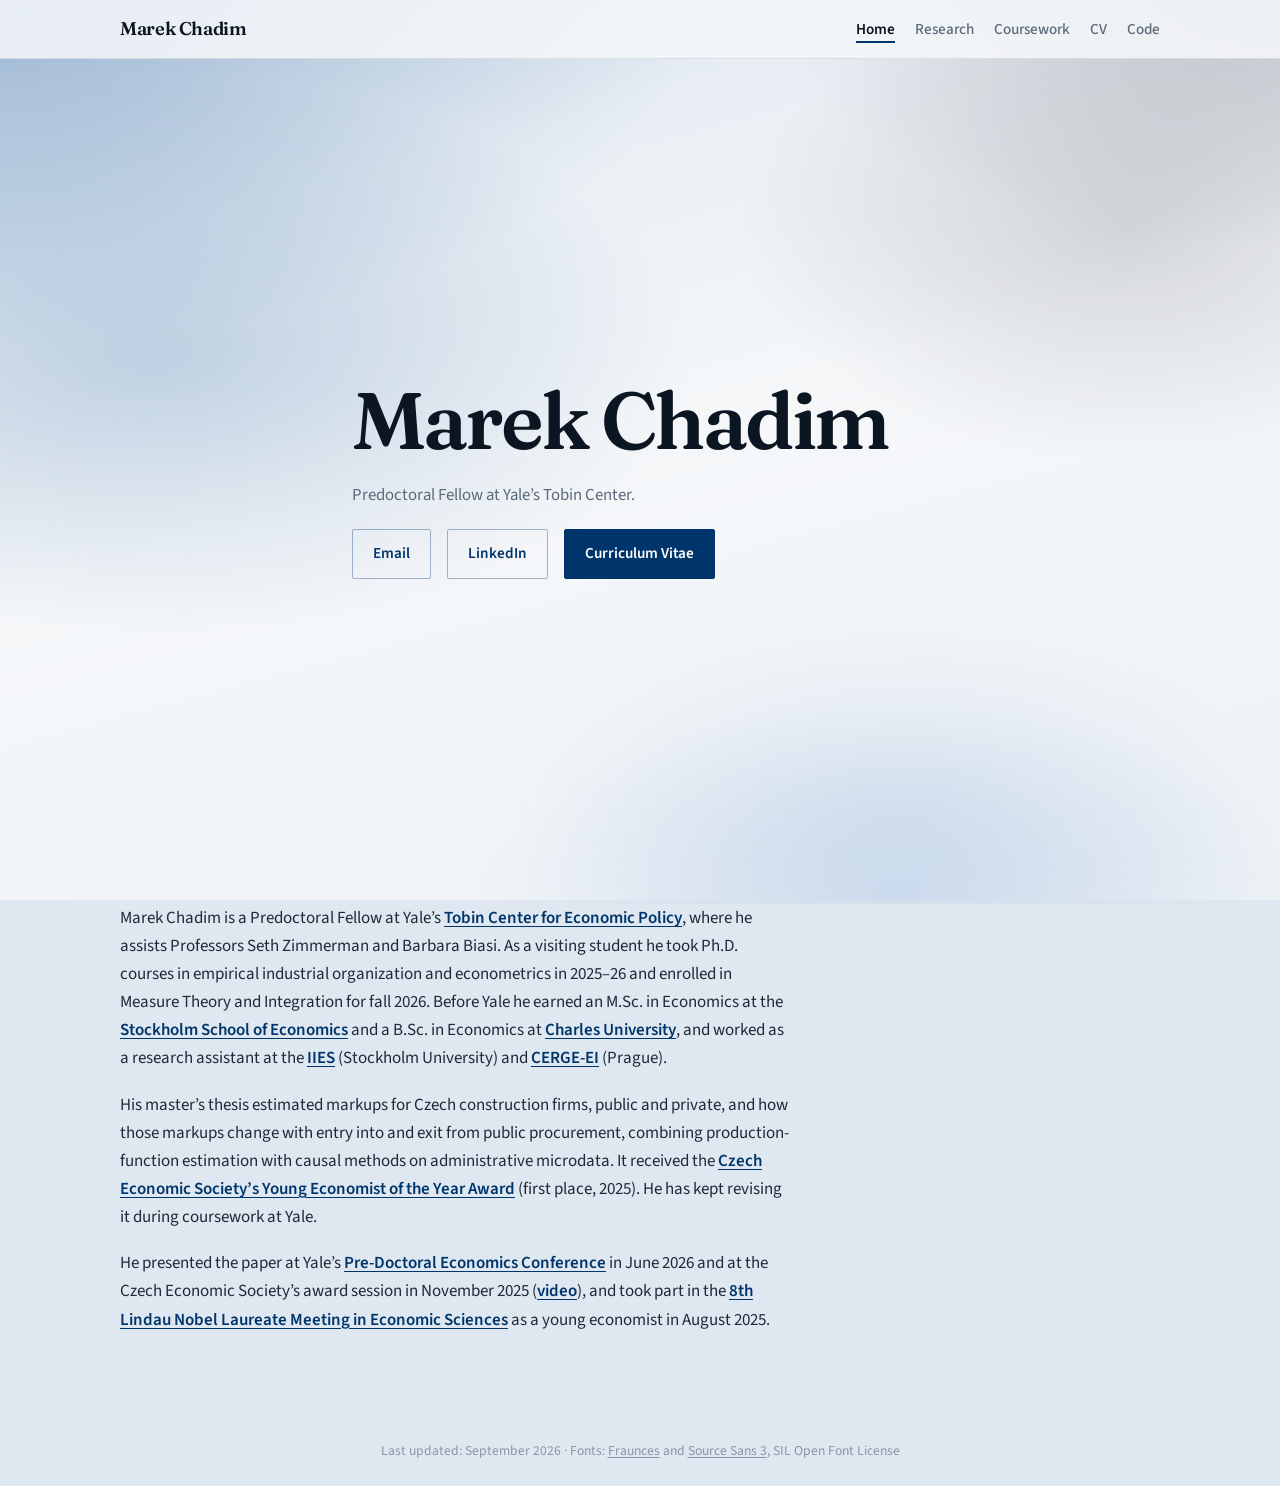
==== index.html @ 3e0b7a8e "home: course sentence in past and fall-2026 form (Marek, 29 Sep) Co-Authored-By: Claude Opus 5.5 <no" ====
<!DOCTYPE html>
<html lang="en">
<head>
	<meta charset="utf-8">
	<meta name="viewport" content="width=device-width, initial-scale=1.0">
	<meta name="description" content="Marek Chadim, Predoctoral Fellow at Yale's Tobin Center. Ph.D. applications companion site: research, coursework and CV.">
	<meta name="keywords" content="Marek Chadim, economics, industrial organization, econometrics, economic models, measurement, market power, Yale, Tobin Center, PhD applications">
	<meta name="author" content="Marek Chadim">
	<meta property="og:title" content="Marek Chadim">
	<meta property="og:description" content="Marek Chadim, Predoctoral Fellow at Yale's Tobin Center. Ph.D. applications companion site: research, coursework and CV.">
	<meta property="og:type" content="website">
	<meta property="og:url" content="https://marek-chadim.github.io/">
	<link rel="icon" type="image/png" href="favicon.png">
	<link rel="canonical" href="https://marek-chadim.github.io/">
	<link rel="stylesheet" type="text/css" href="site.css" media="screen,projection">
	<title>Marek Chadim</title>
</head>
<body>
<div class="site">
	<header class="site-header">
		<div class="site-header-inner">
			<a class="wordmark" href="index.html">Marek Chadim</a>
			<ul class="nav">
				<li><a class="active" href="index.html">Home</a></li>
				<li><a href="research.html">Research</a></li>
				<li><a href="coursework.html">Coursework</a></li>
				<li><a href="cv.pdf">CV</a></li>
				<li><a href="https://github.com/marek-chadim">Code</a></li>
			</ul>
		</div>
	</header>

	<main>
		<section class="hero hero--text" aria-label="Introduction">
			<div class="hero-copy">
				<h1 class="hero-brand">Marek Chadim</h1>
				<p class="hero-lede">Predoctoral Fellow at Yale&rsquo;s Tobin Center.</p>
				<div class="cta-row">
					<a class="btn btn-ghost" href="mailto:marek.chadim@yale.edu">Email</a>
					<a class="btn btn-ghost" href="https://www.linkedin.com/in/marek-chadim/">LinkedIn</a>
					<a class="btn btn-primary" href="cv.pdf">Curriculum Vitae</a>
				</div>
			</div>
		</section>

		<div class="page">
			<article class="content prose">
				<p>Marek Chadim is a Predoctoral Fellow at Yale&rsquo;s <a href="https://tobin.yale.edu/people/marek-chadim">Tobin Center for Economic Policy</a>, where he assists Professors Seth Zimmerman and Barbara Biasi. As a visiting student he took Ph.D. courses in empirical industrial organization and econometrics in 2025&ndash;26 and enrolled in Measure Theory and Integration for fall 2026. Before Yale he earned an M.Sc. in Economics at the <a href="https://www.hhs.se/">Stockholm School of Economics</a> and a B.Sc. in Economics at <a href="https://ies.fsv.cuni.cz/">Charles University</a>, and worked as a research assistant at the <a href="https://www.iies.su.se/">IIES</a> (Stockholm University) and <a href="https://www.cerge-ei.cz/">CERGE-EI</a> (Prague).</p>

				<p>His master&rsquo;s thesis estimated markups for Czech construction firms, public and private, and how those markups change with entry into and exit from public procurement, combining production-function estimation with causal methods on administrative microdata. It received the <a href="https://www.cse.cz/news/ceska-spolecnost-ekonomicka-udelila-cenu-mlady-ekonom-roku-2025">Czech Economic Society&rsquo;s Young Economist of the Year Award</a> (first place, 2025). He has kept revising it during coursework at Yale.</p>

				<p>He presented the paper at Yale&rsquo;s <a href="https://tobin.yale.edu/events/2026/2026-pre-doctoral-economics-conference">Pre-Doctoral Economics Conference</a> in June 2026 and at the Czech Economic Society&rsquo;s award session in November 2025 (<a href="https://www.youtube.com/watch?v=u0sUwCbN1N8">video</a>), and took part in the <a href="https://mediatheque.lindau-nobel.org/meetings/2025-econ">8th Lindau Nobel Laureate Meeting in Economic Sciences</a> as a young economist in August 2025.</p>
			</article>
		</div>
	</main>

	<footer class="footer">
		Last updated: September 2026 · Fonts: <a href="fonts/OFL-Fraunces.txt">Fraunces</a> and <a href="fonts/OFL-SourceSans3.txt">Source Sans 3</a>, SIL Open Font License
	</footer>
</div>
</body>
</html>
---- site.css ----
/*
  Marek Chadim — personal site
  Academic, brand-first layout. Yale blue as accent only.
*/

@font-face {
  font-family: "Fraunces";
  font-style: normal;
  font-weight: 500;
  font-display: swap;
  src: url("fonts/fraunces-500.woff2") format("woff2");
}

@font-face {
  font-family: "Fraunces";
  font-style: normal;
  font-weight: 600;
  font-display: swap;
  src: url("fonts/fraunces-600.woff2") format("woff2");
}

@font-face {
  font-family: "Source Sans 3";
  font-style: normal;
  font-weight: 400;
  font-display: swap;
  src: url("fonts/source-sans-400.woff2") format("woff2");
}

@font-face {
  font-family: "Source Sans 3";
  font-style: normal;
  font-weight: 500;
  font-display: swap;
  src: url("fonts/source-sans-500.woff2") format("woff2");
}

@font-face {
  font-family: "Source Sans 3";
  font-style: normal;
  font-weight: 600;
  font-display: swap;
  src: url("fonts/source-sans-600.woff2") format("woff2");
}

:root {
  --ink: #0c1522;
  --ink-soft: #1a2838;
  --mist: #e8eef4;
  --paper: #f5f7f9;
  --yale: #00356b;
  --yale-mid: #1a5a9c;
  --text: #1e2a36;
  --text-muted: #5a6a7a;
  --text-faint: #8a96a3;
  --line: rgba(12, 21, 34, 0.1);
  --focus: #286dc0;

  --font-display: "Fraunces", "Iowan Old Style", "Palatino Linotype", Palatino, Georgia, serif;
  --font-body: "Source Sans 3", "Helvetica Neue", Helvetica, sans-serif;

  --measure: 40rem;
  --page: 68rem;
  --ease: cubic-bezier(0.22, 1, 0.36, 1);
}

*,
*::before,
*::after {
  box-sizing: border-box;
}

html {
  scroll-behavior: smooth;
}

body {
  margin: 0;
  padding: 0;
  font-family: var(--font-body);
  font-size: 1.0625rem;
  line-height: 1.65;
  color: var(--text);
  background-color: #dfe8f0;
  background-image:
    radial-gradient(ellipse 100% 70% at 0% 0%, rgba(26, 90, 156, 0.28), transparent 55%),
    radial-gradient(ellipse 80% 55% at 100% 0%, rgba(12, 21, 34, 0.18), transparent 50%),
    radial-gradient(ellipse 60% 40% at 70% 100%, rgba(40, 109, 192, 0.12), transparent 55%),
    linear-gradient(165deg, #c9d7e6 0%, var(--mist) 22%, var(--paper) 48%, #eef2f6 100%);
  background-attachment: fixed;
  -webkit-font-smoothing: antialiased;
}

img {
  max-width: 100%;
  height: auto;
  display: block;
}

a {
  color: var(--yale);
  font-weight: 600;
  text-decoration-thickness: 1px;
  text-underline-offset: 0.15em;
  transition: color 0.2s var(--ease);
}

a:hover {
  color: var(--yale-mid);
}

a:focus-visible {
  outline: 2px solid var(--focus);
  outline-offset: 3px;
}

/* —— Layout shell —— */
.site {
  min-height: 100vh;
  display: flex;
  flex-direction: column;
}

.site-header {
  position: sticky;
  top: 0;
  z-index: 20;
  backdrop-filter: blur(10px);
  -webkit-backdrop-filter: blur(10px);
  background: rgba(245, 247, 249, 0.85);
  border-bottom: 1px solid var(--line);
}

.site-header-inner {
  max-width: var(--page);
  margin: 0 auto;
  padding: 0.85rem 1.5rem;
  display: flex;
  align-items: center;
  justify-content: space-between;
  gap: 1rem;
}

.wordmark {
  font-family: var(--font-display);
  font-size: 1.15rem;
  font-weight: 600;
  font-variation-settings: "SOFT" 40, "WONK" 0;
  letter-spacing: -0.02em;
  color: var(--ink);
  text-decoration: none;
}

.wordmark:hover {
  color: var(--yale);
  text-decoration: none;
}

.nav {
  display: flex;
  flex-wrap: wrap;
  gap: 0.15rem 1.25rem;
  list-style: none;
  margin: 0;
  padding: 0;
}

.nav a {
  position: relative;
  font-size: 0.95rem;
  font-weight: 500;
  color: var(--text-muted);
  text-decoration: none;
  padding: 0.2rem 0;
}

.nav a::after {
  content: "";
  position: absolute;
  left: 0;
  bottom: 0;
  width: 100%;
  height: 1.5px;
  background: var(--yale);
  transform: scaleX(0);
  transform-origin: left;
  transition: transform 0.35s var(--ease);
}

.nav a:hover {
  color: var(--ink);
  text-decoration: none;
}

.nav a:hover::after,
.nav a.active::after {
  transform: scaleX(1);
}

.nav a.active {
  color: var(--ink);
  font-weight: 600;
}

main {
  flex: 1;
}

.page {
  max-width: var(--page);
  margin: 0 auto;
  padding: 0 1.5rem 4rem;
}

.footer {
  max-width: var(--page);
  margin: 0 auto;
  padding: 1.5rem;
  text-align: center;
  font-size: 0.85rem;
  color: var(--text-faint);
}

.footer a {
  color: var(--text-faint);
  font-weight: 400;
}

.footer a:hover {
  color: var(--yale);
}

/* —— Home hero (typography + atmosphere; no portrait) —— */
.hero {
  position: relative;
  display: flex;
  align-items: center;
  min-height: calc(100vh - 3.4rem);
  width: 100%;
  margin: 0;
  overflow: hidden;
}

.hero--text::before {
  content: "";
  position: absolute;
  inset: 0;
  pointer-events: none;
  background:
    radial-gradient(ellipse 70% 55% at 12% 35%, rgba(26, 90, 156, 0.22), transparent 60%),
    radial-gradient(ellipse 55% 50% at 88% 20%, rgba(12, 21, 34, 0.14), transparent 55%),
    radial-gradient(ellipse 50% 40% at 70% 90%, rgba(40, 109, 192, 0.1), transparent 60%);
  animation: fade 1.2s var(--ease) both;
}

.hero-copy {
  position: relative;
  z-index: 1;
  display: flex;
  flex-direction: column;
  justify-content: center;
  width: 100%;
  max-width: 44rem;
  margin: 0 auto;
  padding: 3.75rem clamp(1.5rem, 5vw, 4.5rem) 4rem;
  text-align: left;
}

.hero-label {
  margin: 0 0 0.85rem;
  font-size: 0.8rem;
  font-weight: 500;
  letter-spacing: 0.04em;
  text-transform: none;
  color: var(--text-faint);
  animation: rise 0.9s var(--ease) both;
}

.hero-brand {
  margin: 0 0 1.25rem;
  font-family: var(--font-display);
  font-size: clamp(3rem, 8vw, 5rem);
  font-weight: 600;
  font-variation-settings: "SOFT" 30, "WONK" 0.4;
  line-height: 1.02;
  letter-spacing: -0.035em;
  color: var(--ink);
  animation: rise 0.9s var(--ease) 0.06s both;
}

.hero-headline {
  margin: 0 0 1rem;
  max-width: 24em;
  font-family: var(--font-display);
  font-size: clamp(1.3rem, 2.6vw, 1.7rem);
  font-weight: 500;
  font-variation-settings: "SOFT" 50, "WONK" 0;
  line-height: 1.35;
  color: var(--ink-soft);
  animation: rise 0.9s var(--ease) 0.14s both;
}

.hero-lede {
  margin: 0 0 1.25rem;
  max-width: 28em;
  font-size: 1.05rem;
  color: var(--text-muted);
  animation: rise 0.9s var(--ease) 0.2s both;
}

.hero-methods {
  margin: 0 0 1.85rem;
  max-width: 36em;
  font-size: 1.05rem;
  line-height: 1.6;
  color: var(--text);
  animation: rise 0.9s var(--ease) 0.24s both;
}

.cta-row {
  display: flex;
  flex-wrap: wrap;
  gap: 0.75rem 1rem;
  animation: rise 0.9s var(--ease) 0.3s both;
}

.btn {
  display: inline-flex;
  align-items: center;
  justify-content: center;
  padding: 0.7rem 1.25rem;
  font-family: var(--font-body);
  font-size: 0.95rem;
  font-weight: 600;
  text-decoration: none;
  border-radius: 2px;
  transition: background 0.25s var(--ease), color 0.25s var(--ease), border-color 0.25s var(--ease), transform 0.25s var(--ease);
}

.btn-primary {
  background: var(--yale);
  color: #fff;
  border: 1.5px solid var(--yale);
}

.btn-primary:hover {
  background: var(--ink);
  border-color: var(--ink);
  color: #fff;
  text-decoration: none;
  transform: translateY(-1px);
}

.btn-ghost {
  background: transparent;
  color: var(--yale);
  border: 1.5px solid rgba(0, 53, 107, 0.35);
}

.btn-ghost:hover {
  border-color: var(--yale);
  color: var(--yale);
  text-decoration: none;
  background: rgba(0, 53, 107, 0.04);
}

/* —— Interior page mast —— */
.mast {
  padding: 2.75rem 0 1.5rem;
  border-bottom: 1px solid var(--line);
  margin-bottom: 2rem;
}

.mast h1 {
  margin: 0 0 0.35rem;
  font-family: var(--font-display);
  font-size: clamp(2rem, 4vw, 2.75rem);
  font-weight: 600;
  letter-spacing: -0.02em;
  color: var(--ink);
  animation: rise 0.7s var(--ease) both;
}

.mast p {
  margin: 0;
  color: var(--text-muted);
  font-size: 1.1rem;
  animation: rise 0.7s var(--ease) 0.08s both;
}

/* —— Content —— */
.content {
  max-width: 42rem;
}

.content-wide {
  max-width: 48rem;
}

.prose p {
  margin: 0 0 1.15rem;
}

.prose h2,
.content h2 {
  margin: 2.25rem 0 0.85rem;
  font-family: var(--font-display);
  font-size: 1.45rem;
  font-weight: 600;
  color: var(--ink);
  letter-spacing: -0.015em;
}

.prose h3,
.content h3 {
  margin: 1.75rem 0 0.65rem;
  font-family: var(--font-display);
  font-size: 1.2rem;
  font-weight: 600;
  color: var(--ink-soft);
}

.prose ul,
.news-list,
.work-list {
  margin: 0 0 1.5rem;
  padding: 0;
  list-style: none;
}

.news-list li,
.work-list li {
  margin: 0 0 1.25rem;
  padding: 0 0 1.25rem;
  border-bottom: 1px solid var(--line);
}

.news-list li:last-child,
.work-list li:last-child {
  border-bottom: none;
  padding-bottom: 0;
}

.news-list em,
.meta {
  color: var(--text-muted);
  font-style: normal;
  font-variant-numeric: tabular-nums;
}

.links-inline a {
  margin-right: 0.65rem;
  white-space: nowrap;
}

.contact-block {
  margin-top: 2.5rem;
  padding-top: 1.5rem;
  border-top: 1px solid var(--line);
  color: var(--text-muted);
}

.credit {
  margin-top: 2.5rem;
  padding-top: 1.25rem;
  border-top: 1px solid var(--line);
  font-size: 0.95rem;
  color: var(--text-muted);
}

/* Coursework entries */
.course {
  margin: 0 0 1.75rem;
  padding: 0 0 1.75rem;
  border-bottom: 1px solid var(--line);
}

.course:last-child {
  border-bottom: none;
}

.course-title {
  font-weight: 600;
  color: var(--ink);
}

.course-detail {
  margin: 0.4rem 0 0;
  color: var(--text);
}

.course-detail em.label {
  font-style: italic;
  color: var(--text-muted);
}

/* —— Motion —— */
@keyframes rise {
  from {
    opacity: 0;
    transform: translateY(0.85rem);
  }
  to {
    opacity: 1;
    transform: translateY(0);
  }
}

@keyframes fade {
  from {
    opacity: 0;
  }
  to {
    opacity: 1;
  }
}

@media (prefers-reduced-motion: reduce) {
  *,
  *::before,
  *::after {
    animation: none !important;
    transition: none !important;
  }

  html {
    scroll-behavior: auto;
  }

  .hero--text::before {
    animation: none;
  }
}

/* —— Responsive —— */
@media screen and (max-width: 900px) {
  .hero {
    min-height: calc(100vh - 3.4rem);
  }

  .hero-copy {
    padding: 2.5rem 1.35rem 2.75rem;
    max-width: none;
  }

  .hero-brand {
    font-size: clamp(2.6rem, 11vw, 3.5rem);
  }
}

@media screen and (max-width: 640px) {
  .site-header-inner {
    flex-direction: column;
    align-items: flex-start;
    gap: 0.65rem;
    padding: 0.75rem 1.15rem;
  }

  .nav {
    gap: 0.1rem 1rem;
  }

  .page {
    padding: 0 1.15rem 3rem;
  }

  .hero {
    min-height: auto;
  }

  .hero-copy {
    padding: 2rem 1.15rem 2.5rem;
  }

  .cta-row {
    flex-direction: column;
    align-items: stretch;
  }

  .btn {
    width: 100%;
  }
}

@media print {
  body {
    background: white;
  }

  .site-header,
  .cta-row {
    break-inside: avoid;
  }

  .hero {
    display: block;
    min-height: auto;
  }

  .hero--text::before {
    display: none;
  }
}
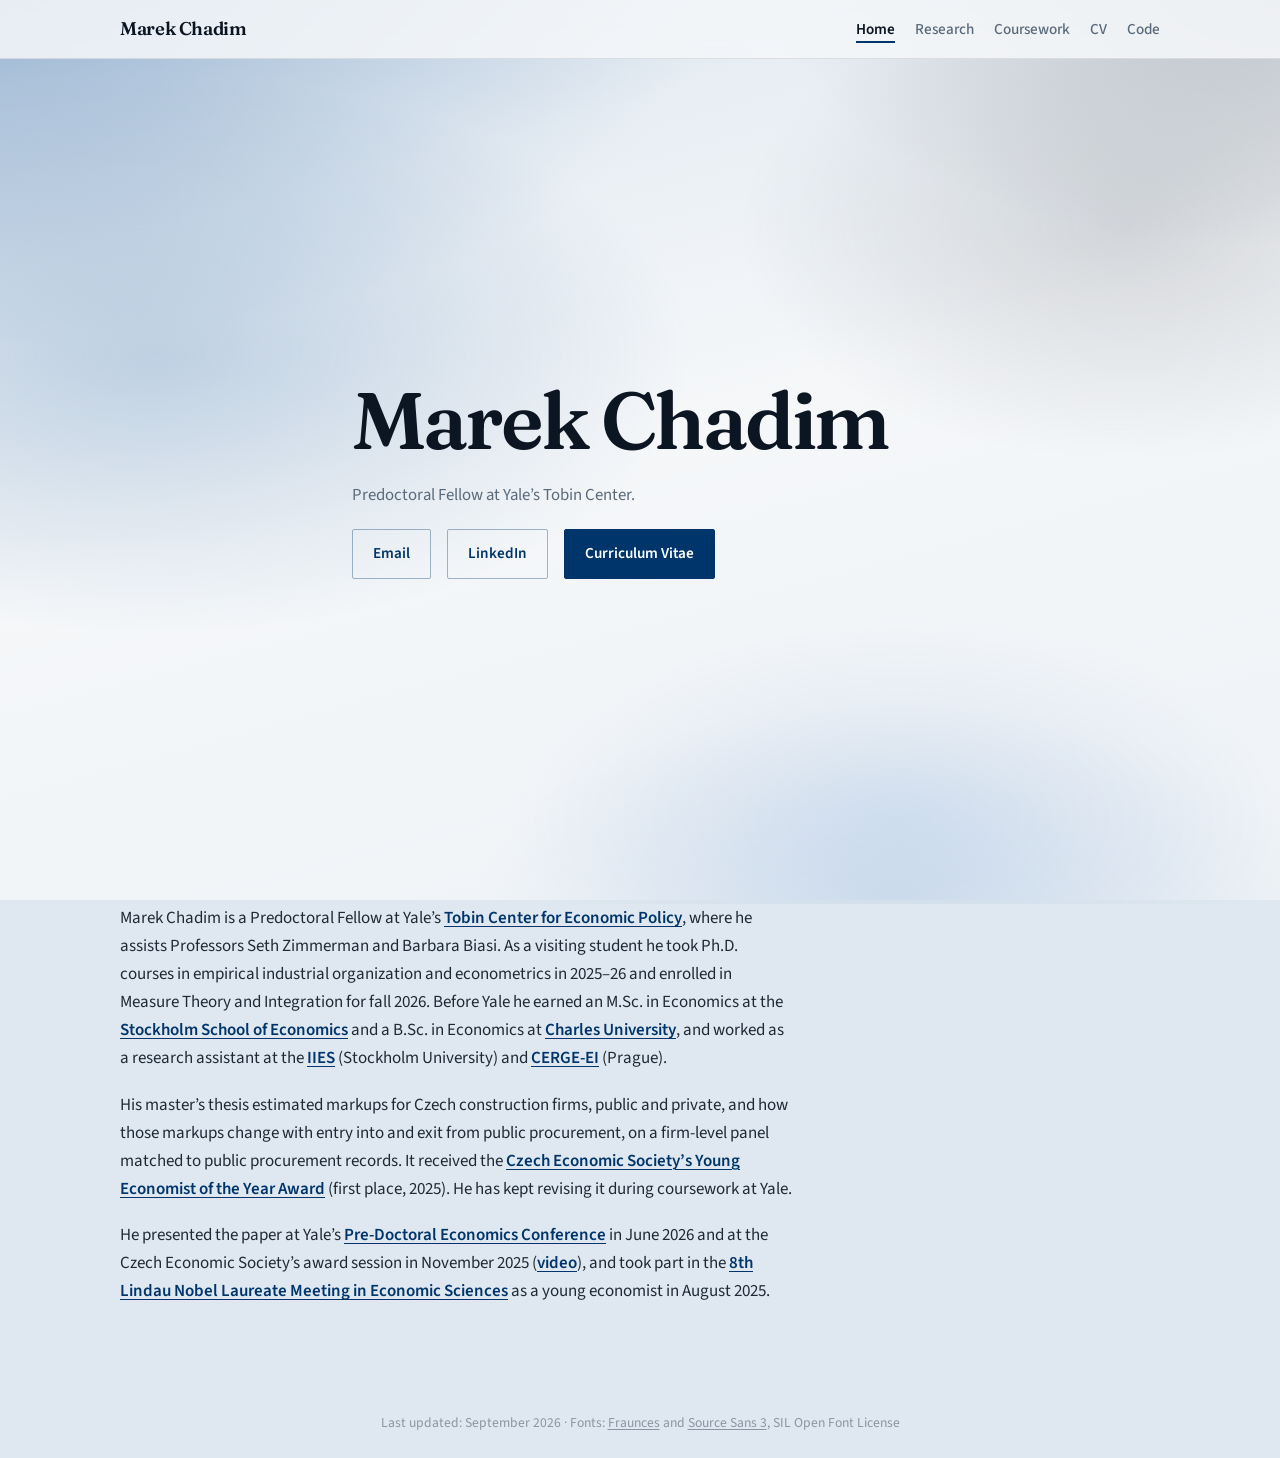
==== commit 51261dcf: "Home: data description matches the paper" ====
--- a/index.html
+++ b/index.html
@@ -47,7 +47,7 @@
 			<article class="content prose">
 				<p>Marek Chadim is a Predoctoral Fellow at Yale&rsquo;s <a href="https://tobin.yale.edu/people/marek-chadim">Tobin Center for Economic Policy</a>, where he assists Professors Seth Zimmerman and Barbara Biasi. As a visiting student he took Ph.D. courses in empirical industrial organization and econometrics in 2025&ndash;26 and enrolled in Measure Theory and Integration for fall 2026. Before Yale he earned an M.Sc. in Economics at the <a href="https://www.hhs.se/">Stockholm School of Economics</a> and a B.Sc. in Economics at <a href="https://ies.fsv.cuni.cz/">Charles University</a>, and worked as a research assistant at the <a href="https://www.iies.su.se/">IIES</a> (Stockholm University) and <a href="https://www.cerge-ei.cz/">CERGE-EI</a> (Prague).</p>
 
-				<p>His master&rsquo;s thesis estimated markups for Czech construction firms, public and private, and how those markups change with entry into and exit from public procurement, combining production-function estimation with causal methods on administrative microdata. It received the <a href="https://www.cse.cz/news/ceska-spolecnost-ekonomicka-udelila-cenu-mlady-ekonom-roku-2025">Czech Economic Society&rsquo;s Young Economist of the Year Award</a> (first place, 2025). He has kept revising it during coursework at Yale.</p>
+				<p>His master&rsquo;s thesis estimated markups for Czech construction firms, public and private, and how those markups change with entry into and exit from public procurement, on a firm-level panel matched to public procurement records. It received the <a href="https://www.cse.cz/news/ceska-spolecnost-ekonomicka-udelila-cenu-mlady-ekonom-roku-2025">Czech Economic Society&rsquo;s Young Economist of the Year Award</a> (first place, 2025). He has kept revising it during coursework at Yale.</p>
 
 				<p>He presented the paper at Yale&rsquo;s <a href="https://tobin.yale.edu/events/2026/2026-pre-doctoral-economics-conference">Pre-Doctoral Economics Conference</a> in June 2026 and at the Czech Economic Society&rsquo;s award session in November 2025 (<a href="https://www.youtube.com/watch?v=u0sUwCbN1N8">video</a>), and took part in the <a href="https://mediatheque.lindau-nobel.org/meetings/2025-econ">8th Lindau Nobel Laureate Meeting in Economic Sciences</a> as a young economist in August 2025.</p>
 			</article>
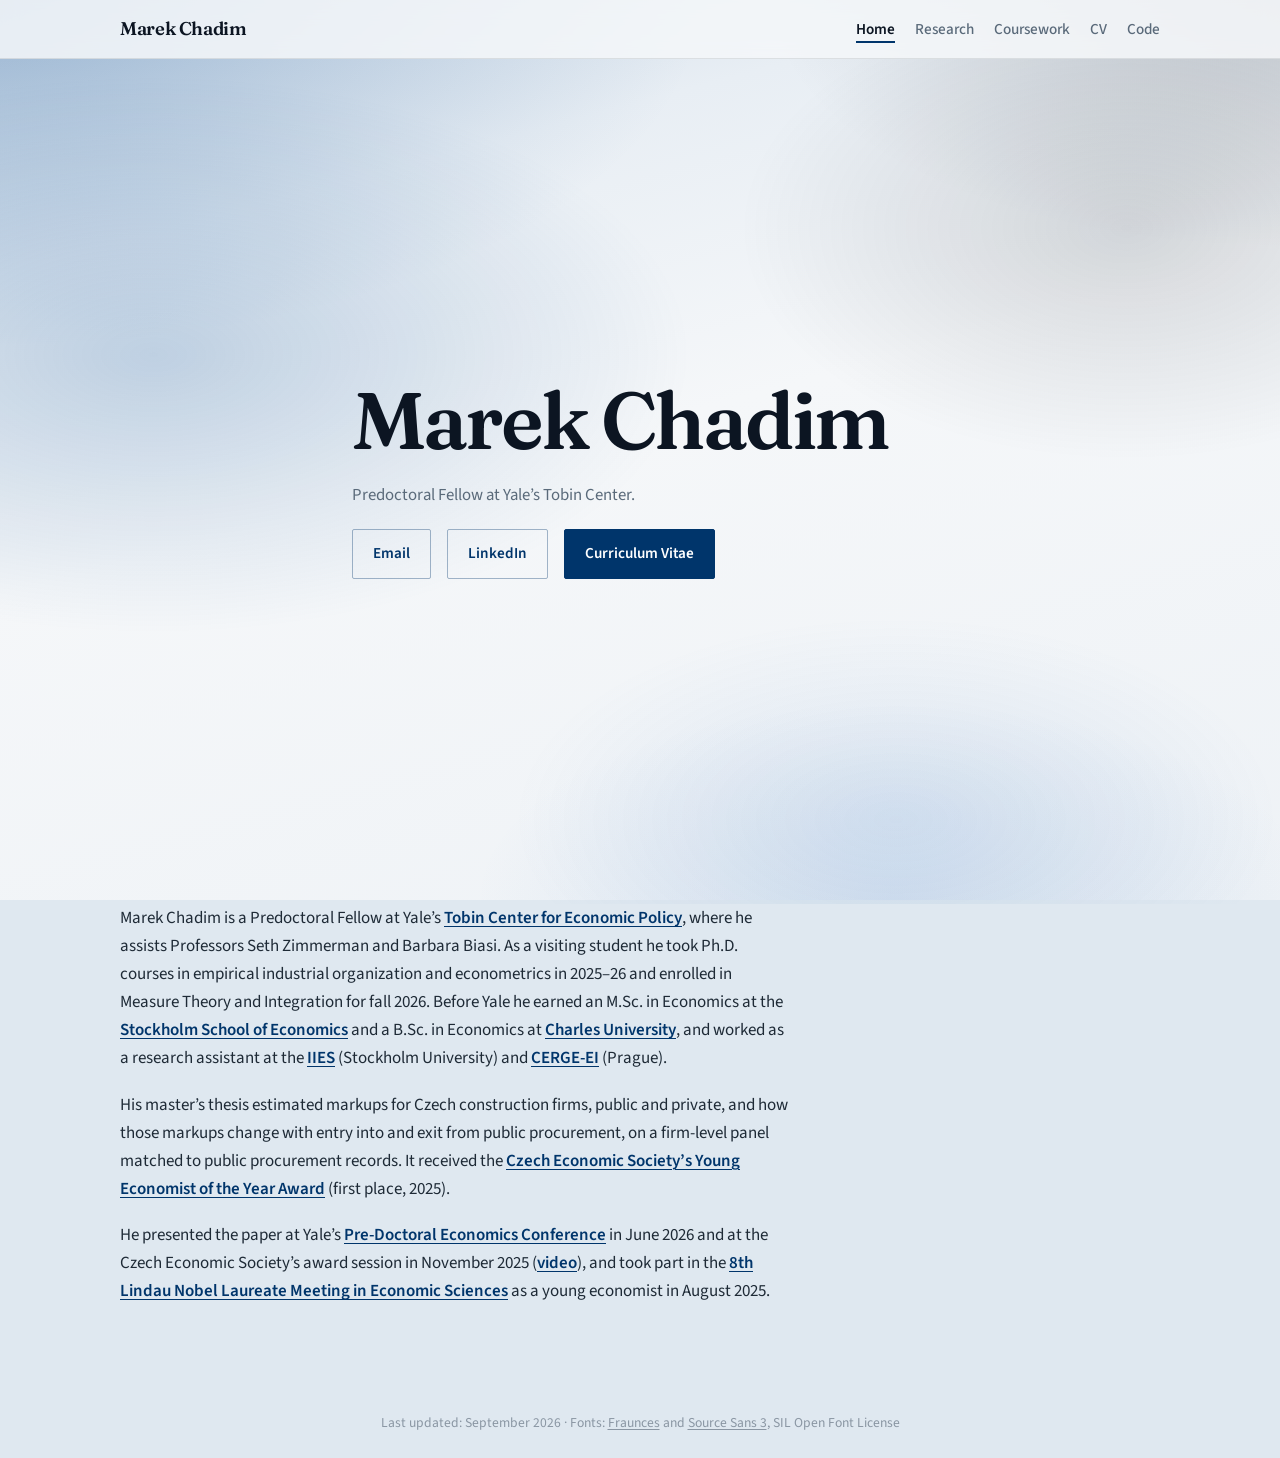
==== commit 6fbc3ff0: "Paper is the thesis, final: no revised-at-Yale or latest-draft wording; title-page footnote of both " ====
--- a/index.html
+++ b/index.html
@@ -47,7 +47,7 @@
 			<article class="content prose">
 				<p>Marek Chadim is a Predoctoral Fellow at Yale&rsquo;s <a href="https://tobin.yale.edu/people/marek-chadim">Tobin Center for Economic Policy</a>, where he assists Professors Seth Zimmerman and Barbara Biasi. As a visiting student he took Ph.D. courses in empirical industrial organization and econometrics in 2025&ndash;26 and enrolled in Measure Theory and Integration for fall 2026. Before Yale he earned an M.Sc. in Economics at the <a href="https://www.hhs.se/">Stockholm School of Economics</a> and a B.Sc. in Economics at <a href="https://ies.fsv.cuni.cz/">Charles University</a>, and worked as a research assistant at the <a href="https://www.iies.su.se/">IIES</a> (Stockholm University) and <a href="https://www.cerge-ei.cz/">CERGE-EI</a> (Prague).</p>
 
-				<p>His master&rsquo;s thesis estimated markups for Czech construction firms, public and private, and how those markups change with entry into and exit from public procurement, on a firm-level panel matched to public procurement records. It received the <a href="https://www.cse.cz/news/ceska-spolecnost-ekonomicka-udelila-cenu-mlady-ekonom-roku-2025">Czech Economic Society&rsquo;s Young Economist of the Year Award</a> (first place, 2025). He has kept revising it during coursework at Yale.</p>
+				<p>His master&rsquo;s thesis estimated markups for Czech construction firms, public and private, and how those markups change with entry into and exit from public procurement, on a firm-level panel matched to public procurement records. It received the <a href="https://www.cse.cz/news/ceska-spolecnost-ekonomicka-udelila-cenu-mlady-ekonom-roku-2025">Czech Economic Society&rsquo;s Young Economist of the Year Award</a> (first place, 2025).</p>
 
 				<p>He presented the paper at Yale&rsquo;s <a href="https://tobin.yale.edu/events/2026/2026-pre-doctoral-economics-conference">Pre-Doctoral Economics Conference</a> in June 2026 and at the Czech Economic Society&rsquo;s award session in November 2025 (<a href="https://www.youtube.com/watch?v=u0sUwCbN1N8">video</a>), and took part in the <a href="https://mediatheque.lindau-nobel.org/meetings/2025-econ">8th Lindau Nobel Laureate Meeting in Economic Sciences</a> as a young economist in August 2025.</p>
 			</article>
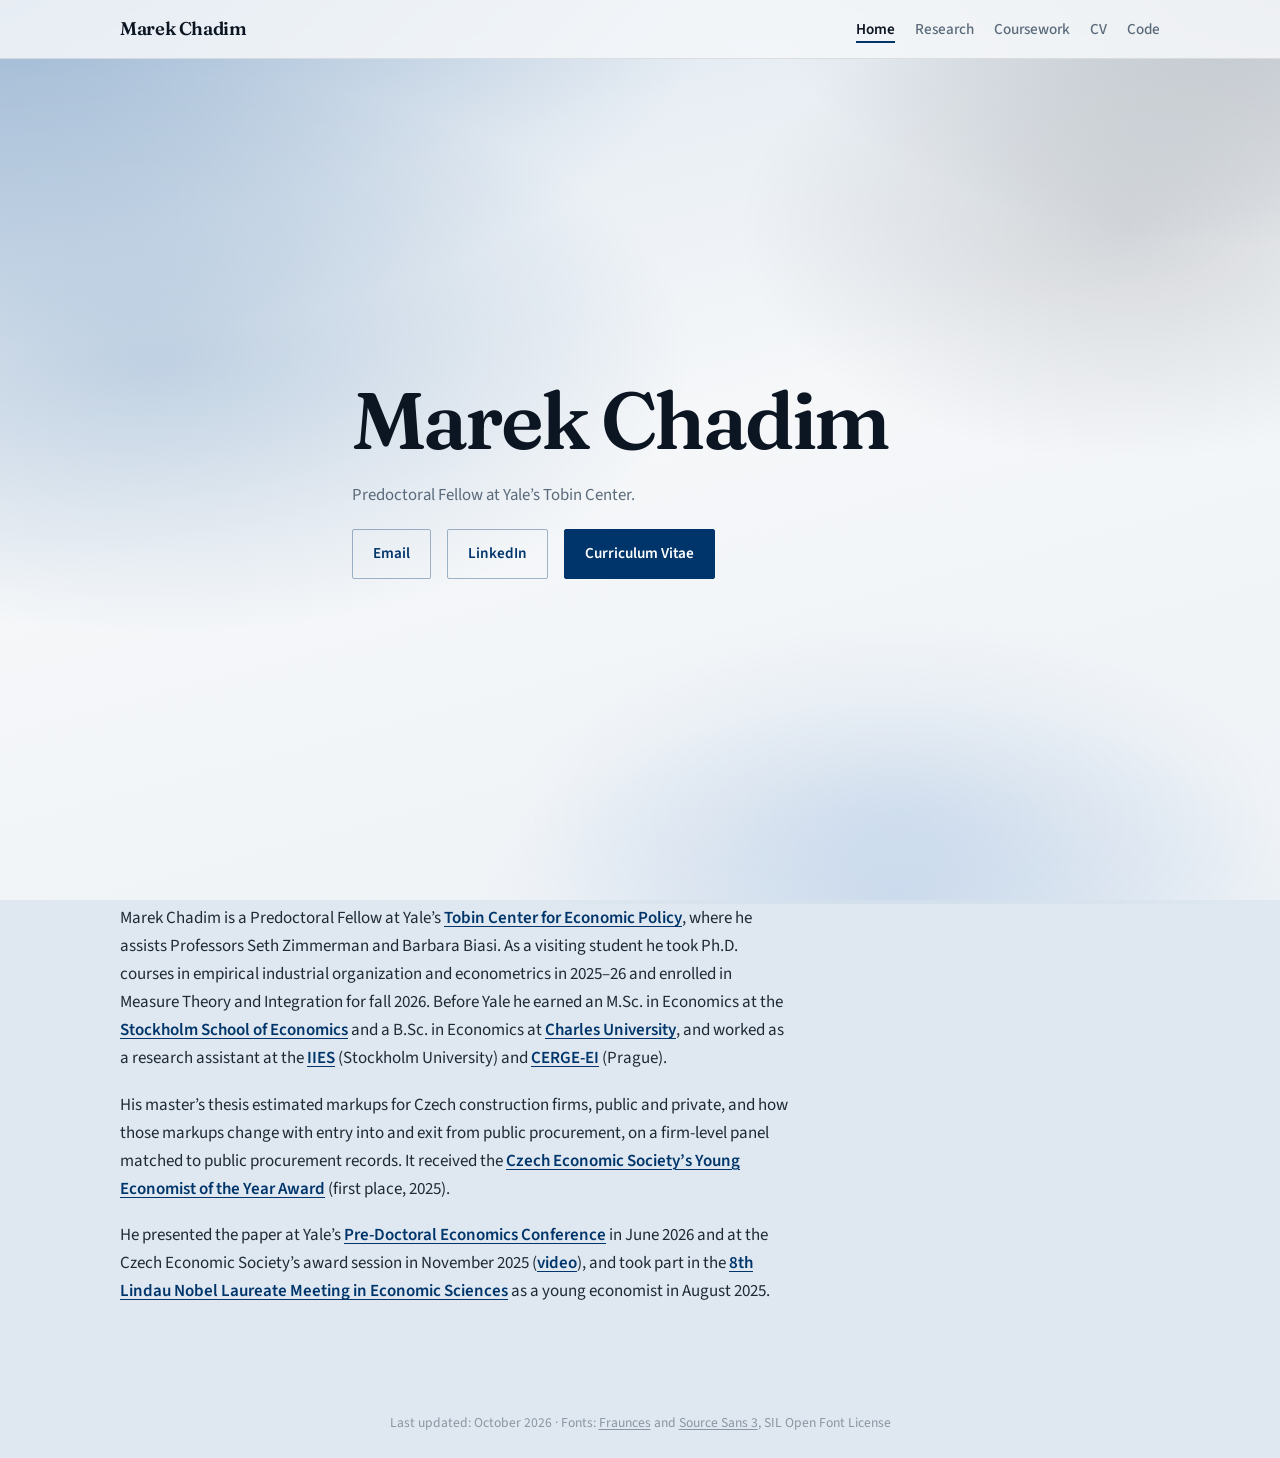
==== commit 4be25726: "Paper with its academic cover again (6fbc3ff had put the writing-sample cover on it); CV v27; footer" ====
--- a/index.html
+++ b/index.html
@@ -55,7 +55,7 @@
 	</main>
 
 	<footer class="footer">
-		Last updated: September 2026 · Fonts: <a href="fonts/OFL-Fraunces.txt">Fraunces</a> and <a href="fonts/OFL-SourceSans3.txt">Source Sans 3</a>, SIL Open Font License
+		Last updated: October 2026 · Fonts: <a href="fonts/OFL-Fraunces.txt">Fraunces</a> and <a href="fonts/OFL-SourceSans3.txt">Source Sans 3</a>, SIL Open Font License
 	</footer>
 </div>
 </body>
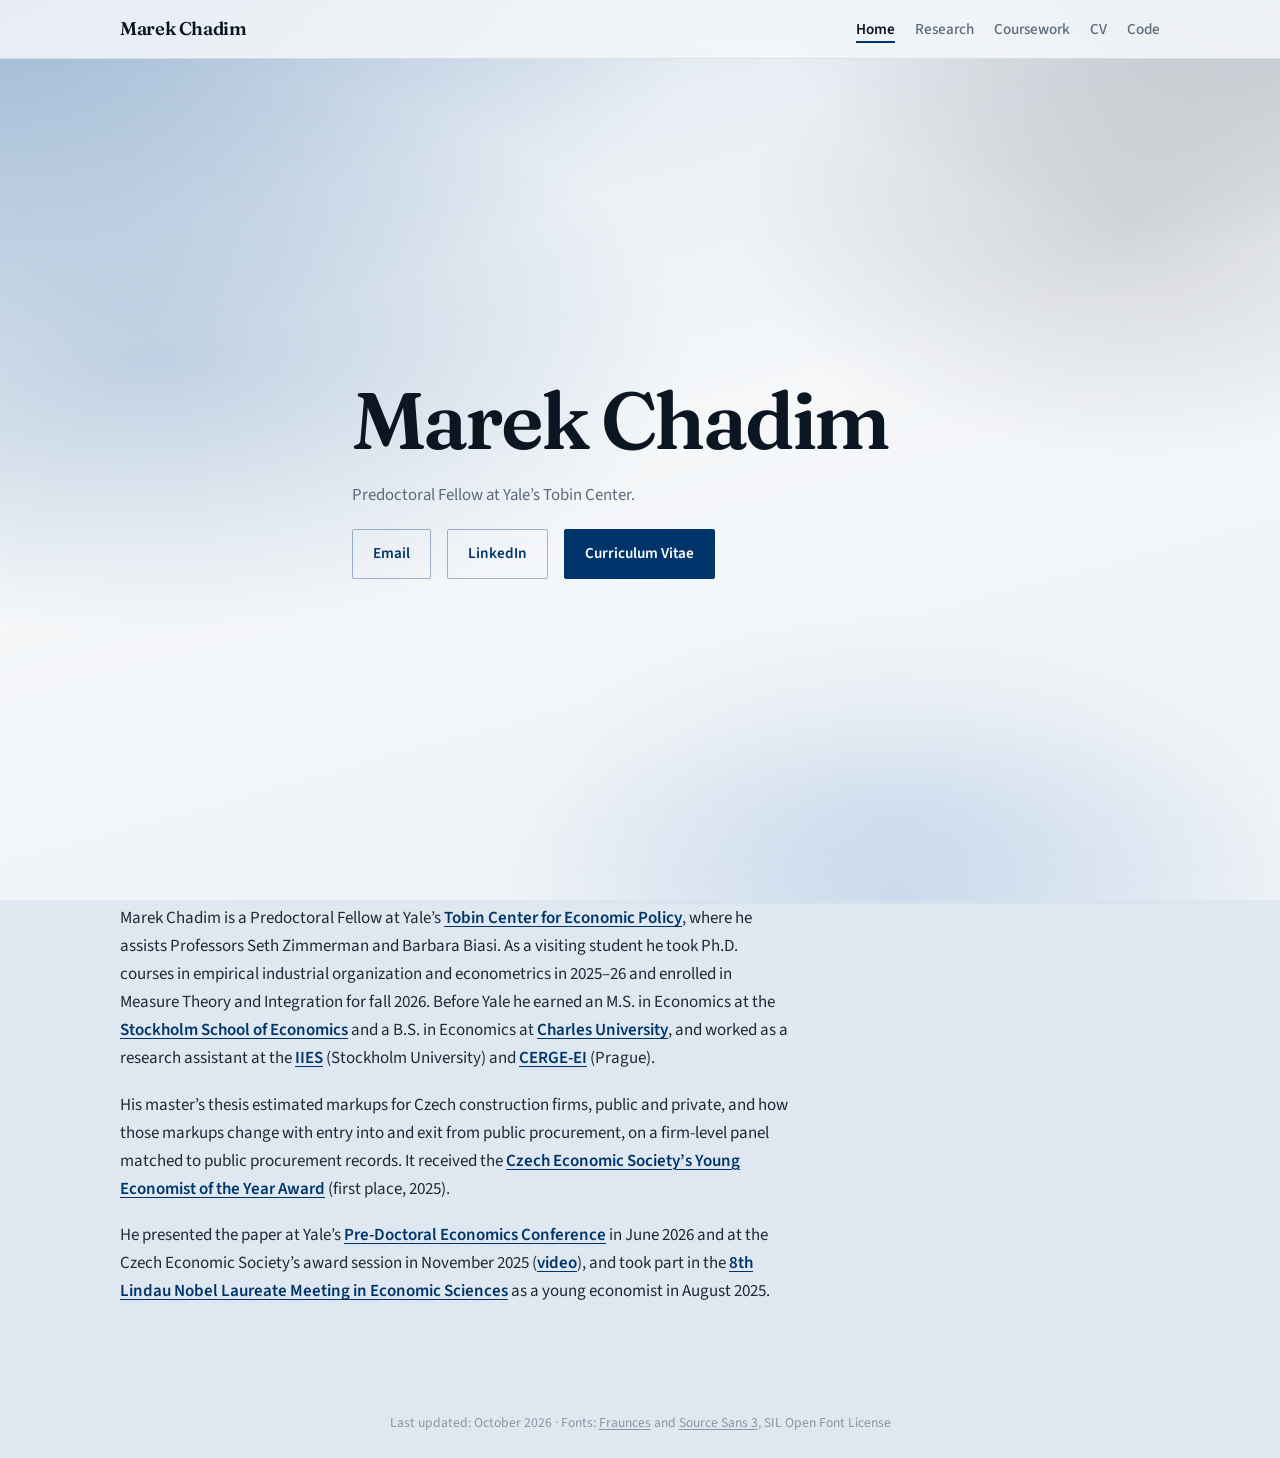
==== commit 4a0b389c: "index: drop the retired companion-site label from the descriptions; M.S./B.S. as on the CV; IES /en " ====
--- a/index.html
+++ b/index.html
@@ -3,11 +3,11 @@
 <head>
 	<meta charset="utf-8">
 	<meta name="viewport" content="width=device-width, initial-scale=1.0">
-	<meta name="description" content="Marek Chadim, Predoctoral Fellow at Yale's Tobin Center. Ph.D. applications companion site: research, coursework and CV.">
+	<meta name="description" content="Marek Chadim, Predoctoral Fellow at Yale's Tobin Center.">
 	<meta name="keywords" content="Marek Chadim, economics, industrial organization, econometrics, economic models, measurement, market power, Yale, Tobin Center, PhD applications">
 	<meta name="author" content="Marek Chadim">
 	<meta property="og:title" content="Marek Chadim">
-	<meta property="og:description" content="Marek Chadim, Predoctoral Fellow at Yale's Tobin Center. Ph.D. applications companion site: research, coursework and CV.">
+	<meta property="og:description" content="Marek Chadim, Predoctoral Fellow at Yale's Tobin Center.">
 	<meta property="og:type" content="website">
 	<meta property="og:url" content="https://marek-chadim.github.io/">
 	<link rel="icon" type="image/png" href="favicon.png">
@@ -45,7 +45,7 @@
 
 		<div class="page">
 			<article class="content prose">
-				<p>Marek Chadim is a Predoctoral Fellow at Yale&rsquo;s <a href="https://tobin.yale.edu/people/marek-chadim">Tobin Center for Economic Policy</a>, where he assists Professors Seth Zimmerman and Barbara Biasi. As a visiting student he took Ph.D. courses in empirical industrial organization and econometrics in 2025&ndash;26 and enrolled in Measure Theory and Integration for fall 2026. Before Yale he earned an M.Sc. in Economics at the <a href="https://www.hhs.se/">Stockholm School of Economics</a> and a B.Sc. in Economics at <a href="https://ies.fsv.cuni.cz/">Charles University</a>, and worked as a research assistant at the <a href="https://www.iies.su.se/">IIES</a> (Stockholm University) and <a href="https://www.cerge-ei.cz/">CERGE-EI</a> (Prague).</p>
+				<p>Marek Chadim is a Predoctoral Fellow at Yale&rsquo;s <a href="https://tobin.yale.edu/people/marek-chadim">Tobin Center for Economic Policy</a>, where he assists Professors Seth Zimmerman and Barbara Biasi. As a visiting student he took Ph.D. courses in empirical industrial organization and econometrics in 2025&ndash;26 and enrolled in Measure Theory and Integration for fall 2026. Before Yale he earned an M.S. in Economics at the <a href="https://www.hhs.se/">Stockholm School of Economics</a> and a B.S. in Economics at <a href="https://ies.fsv.cuni.cz/en">Charles University</a>, and worked as a research assistant at the <a href="https://www.su.se/english/divisions/institute-for-international-economic-studies">IIES</a> (Stockholm University) and <a href="https://www.cerge-ei.cz/">CERGE-EI</a> (Prague).</p>
 
 				<p>His master&rsquo;s thesis estimated markups for Czech construction firms, public and private, and how those markups change with entry into and exit from public procurement, on a firm-level panel matched to public procurement records. It received the <a href="https://www.cse.cz/news/ceska-spolecnost-ekonomicka-udelila-cenu-mlady-ekonom-roku-2025">Czech Economic Society&rsquo;s Young Economist of the Year Award</a> (first place, 2025).</p>
 
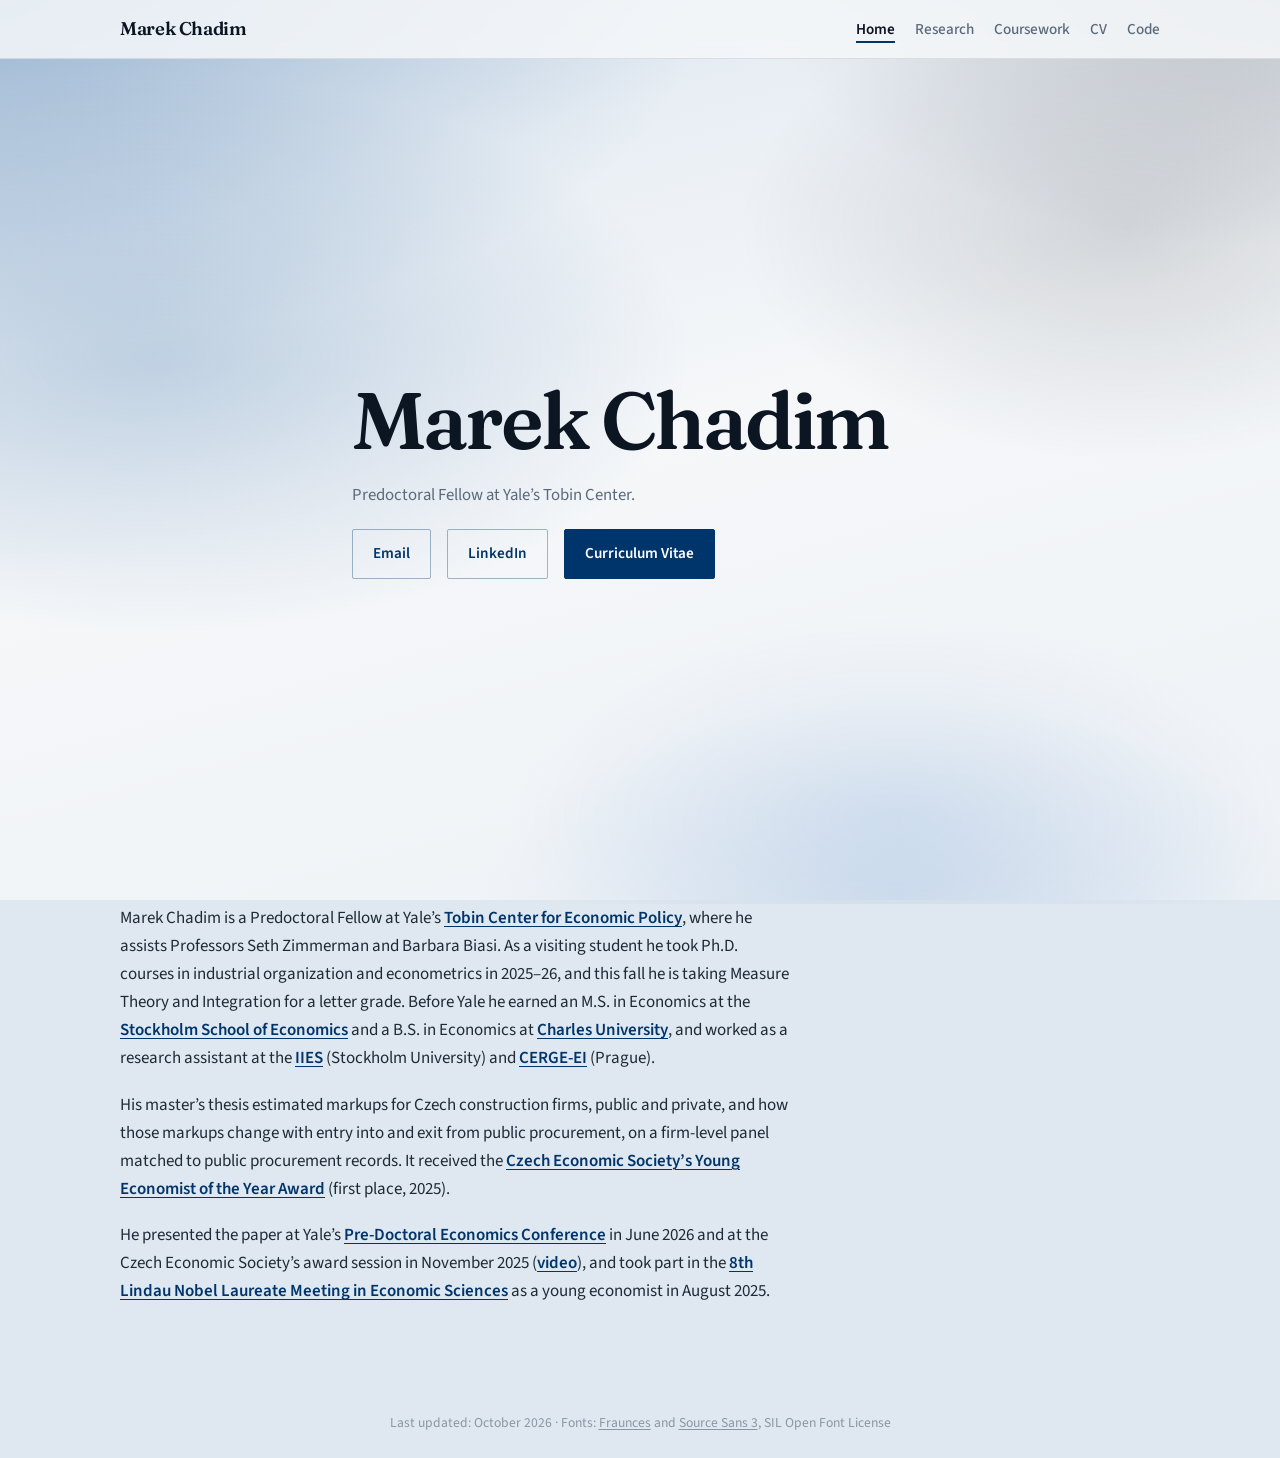
==== commit cef0ce68: "index: Measure Theory and Integration in the present tense, for a letter grade; industrial organizat" ====
--- a/index.html
+++ b/index.html
@@ -45,7 +45,7 @@
 
 		<div class="page">
 			<article class="content prose">
-				<p>Marek Chadim is a Predoctoral Fellow at Yale&rsquo;s <a href="https://tobin.yale.edu/people/marek-chadim">Tobin Center for Economic Policy</a>, where he assists Professors Seth Zimmerman and Barbara Biasi. As a visiting student he took Ph.D. courses in empirical industrial organization and econometrics in 2025&ndash;26 and enrolled in Measure Theory and Integration for fall 2026. Before Yale he earned an M.S. in Economics at the <a href="https://www.hhs.se/">Stockholm School of Economics</a> and a B.S. in Economics at <a href="https://ies.fsv.cuni.cz/en">Charles University</a>, and worked as a research assistant at the <a href="https://www.su.se/english/divisions/institute-for-international-economic-studies">IIES</a> (Stockholm University) and <a href="https://www.cerge-ei.cz/">CERGE-EI</a> (Prague).</p>
+				<p>Marek Chadim is a Predoctoral Fellow at Yale&rsquo;s <a href="https://tobin.yale.edu/people/marek-chadim">Tobin Center for Economic Policy</a>, where he assists Professors Seth Zimmerman and Barbara Biasi. As a visiting student he took Ph.D. courses in industrial organization and econometrics in 2025&ndash;26, and this fall he is taking Measure Theory and Integration for a letter grade. Before Yale he earned an M.S. in Economics at the <a href="https://www.hhs.se/">Stockholm School of Economics</a> and a B.S. in Economics at <a href="https://ies.fsv.cuni.cz/en">Charles University</a>, and worked as a research assistant at the <a href="https://www.su.se/english/divisions/institute-for-international-economic-studies">IIES</a> (Stockholm University) and <a href="https://www.cerge-ei.cz/">CERGE-EI</a> (Prague).</p>
 
 				<p>His master&rsquo;s thesis estimated markups for Czech construction firms, public and private, and how those markups change with entry into and exit from public procurement, on a firm-level panel matched to public procurement records. It received the <a href="https://www.cse.cz/news/ceska-spolecnost-ekonomicka-udelila-cenu-mlady-ekonom-roku-2025">Czech Economic Society&rsquo;s Young Economist of the Year Award</a> (first place, 2025).</p>
 
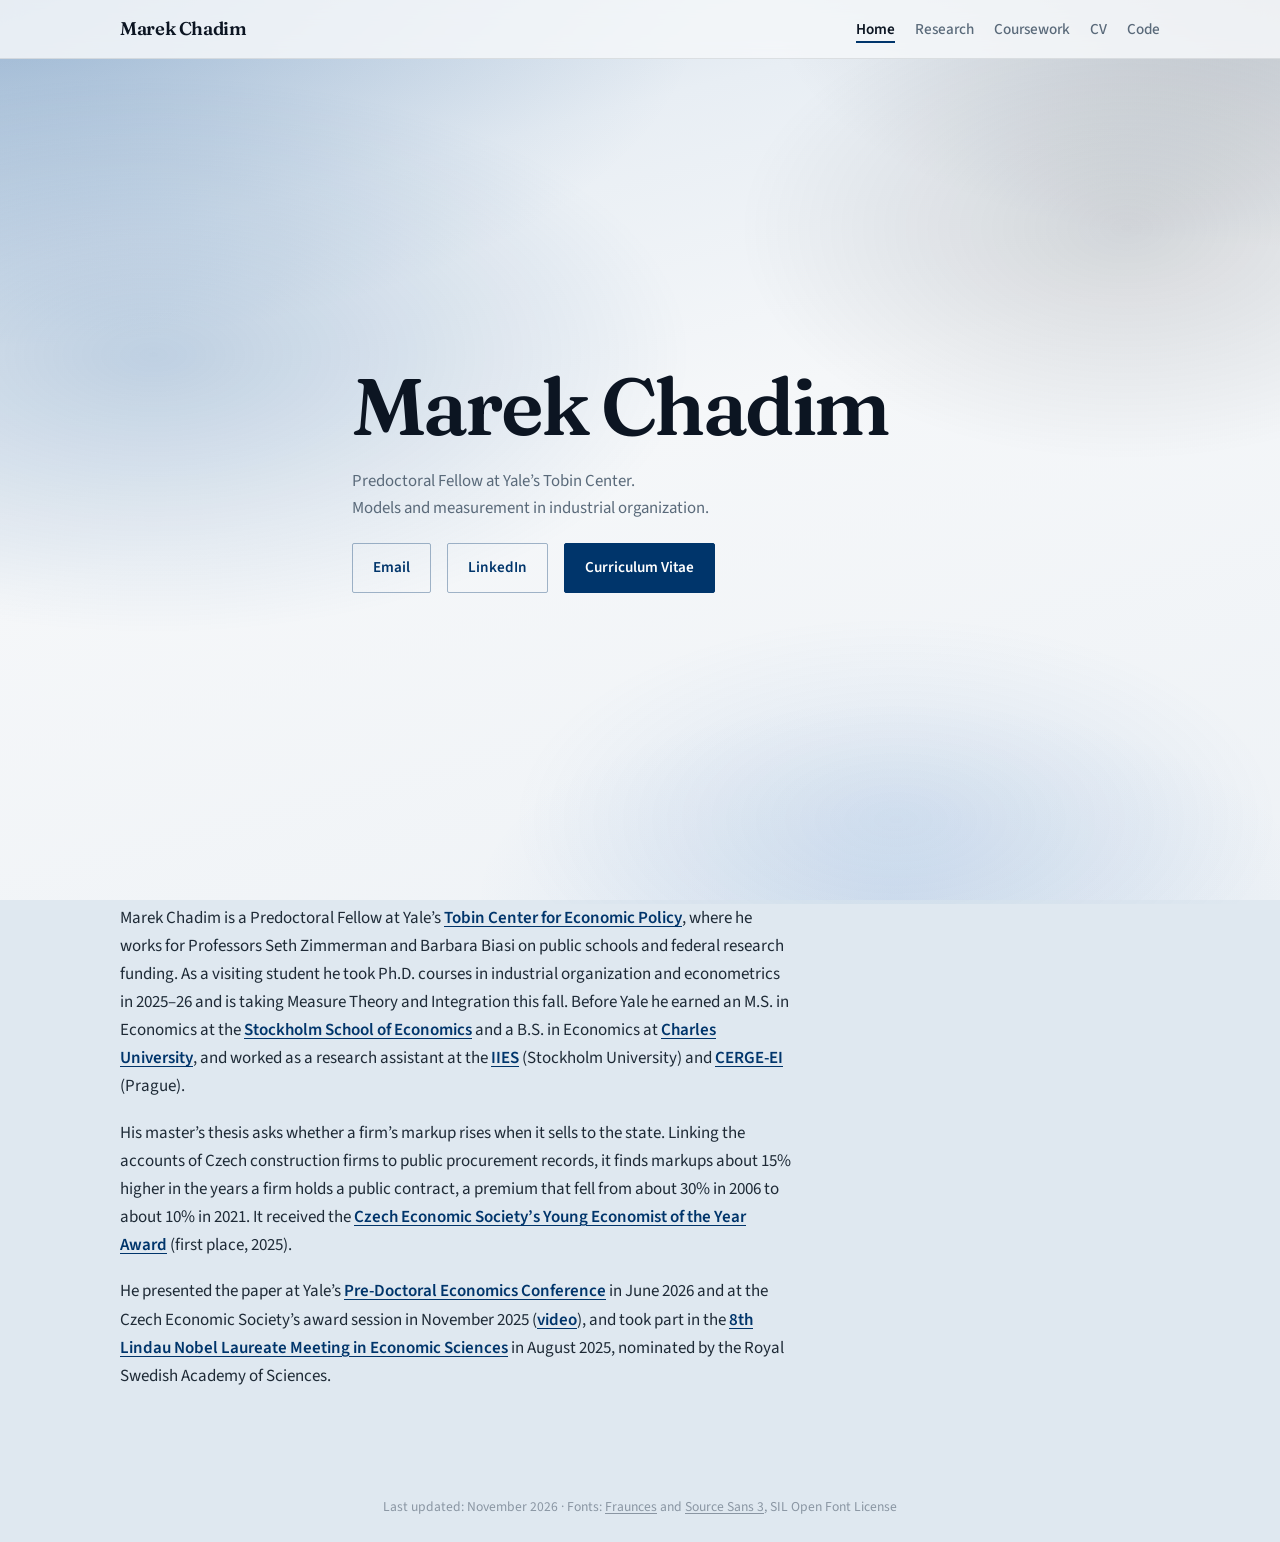
==== commit 3e491e43: "Home and research text, November 2026; paper with its own cover; short sample with corrected figure " ====
--- a/index.html
+++ b/index.html
@@ -3,8 +3,8 @@
 <head>
 	<meta charset="utf-8">
 	<meta name="viewport" content="width=device-width, initial-scale=1.0">
-	<meta name="description" content="Marek Chadim, Predoctoral Fellow at Yale's Tobin Center.">
-	<meta name="keywords" content="Marek Chadim, economics, industrial organization, econometrics, economic models, measurement, market power, Yale, Tobin Center, PhD applications">
+	<meta name="description" content="Marek Chadim, Predoctoral Fellow at Yale's Tobin Center. Models and measurement in industrial organization.">
+	<meta name="keywords" content="Marek Chadim, economics, industrial organization, econometrics, economic models, measurement, market power, Yale, Tobin Center">
 	<meta name="author" content="Marek Chadim">
 	<meta property="og:title" content="Marek Chadim">
 	<meta property="og:description" content="Marek Chadim, Predoctoral Fellow at Yale's Tobin Center.">
@@ -12,7 +12,7 @@
 	<meta property="og:url" content="https://marek-chadim.github.io/">
 	<link rel="icon" type="image/png" href="favicon.png">
 	<link rel="canonical" href="https://marek-chadim.github.io/">
-	<link rel="stylesheet" type="text/css" href="site.css" media="screen,projection">
+	<link rel="stylesheet" type="text/css" href="site.css" media="all">
 	<title>Marek Chadim</title>
 </head>
 <body>
@@ -34,7 +34,7 @@
 		<section class="hero hero--text" aria-label="Introduction">
 			<div class="hero-copy">
 				<h1 class="hero-brand">Marek Chadim</h1>
-				<p class="hero-lede">Predoctoral Fellow at Yale&rsquo;s Tobin Center.</p>
+				<p class="hero-lede">Predoctoral Fellow at Yale&rsquo;s Tobin Center.<br>Models and measurement in industrial organization.</p>
 				<div class="cta-row">
 					<a class="btn btn-ghost" href="mailto:marek.chadim@yale.edu">Email</a>
 					<a class="btn btn-ghost" href="https://www.linkedin.com/in/marek-chadim/">LinkedIn</a>
@@ -45,17 +45,17 @@
 
 		<div class="page">
 			<article class="content prose">
-				<p>Marek Chadim is a Predoctoral Fellow at Yale&rsquo;s <a href="https://tobin.yale.edu/people/marek-chadim">Tobin Center for Economic Policy</a>, where he assists Professors Seth Zimmerman and Barbara Biasi. As a visiting student he took Ph.D. courses in industrial organization and econometrics in 2025&ndash;26, and this fall he is taking Measure Theory and Integration for a letter grade. Before Yale he earned an M.S. in Economics at the <a href="https://www.hhs.se/">Stockholm School of Economics</a> and a B.S. in Economics at <a href="https://ies.fsv.cuni.cz/en">Charles University</a>, and worked as a research assistant at the <a href="https://www.su.se/english/divisions/institute-for-international-economic-studies">IIES</a> (Stockholm University) and <a href="https://www.cerge-ei.cz/">CERGE-EI</a> (Prague).</p>
+				<p>Marek Chadim is a Predoctoral Fellow at Yale&rsquo;s <a href="https://tobin.yale.edu/people/marek-chadim">Tobin Center for Economic Policy</a>, where he works for Professors Seth Zimmerman and Barbara Biasi on public schools and federal research funding. As a visiting student he took Ph.D. courses in industrial organization and econometrics in 2025&ndash;26 and is taking Measure Theory and Integration this fall. Before Yale he earned an M.S. in Economics at the <a href="https://www.hhs.se/">Stockholm School of Economics</a> and a B.S. in Economics at <a href="https://ies.fsv.cuni.cz/en">Charles University</a>, and worked as a research assistant at the <a href="https://www.su.se/english/divisions/institute-for-international-economic-studies">IIES</a> (Stockholm University) and <a href="https://www.cerge-ei.cz/">CERGE-EI</a> (Prague).</p>
 
-				<p>His master&rsquo;s thesis estimated markups for Czech construction firms, public and private, and how those markups change with entry into and exit from public procurement, on a firm-level panel matched to public procurement records. It received the <a href="https://www.cse.cz/news/ceska-spolecnost-ekonomicka-udelila-cenu-mlady-ekonom-roku-2025">Czech Economic Society&rsquo;s Young Economist of the Year Award</a> (first place, 2025).</p>
+				<p>His master&rsquo;s thesis asks whether a firm&rsquo;s markup rises when it sells to the state. Linking the accounts of Czech construction firms to public procurement records, it finds markups about 15% higher in the years a firm holds a public contract, a premium that fell from about 30% in 2006 to about 10% in 2021. It received the <a href="https://www.cse.cz/news/ceska-spolecnost-ekonomicka-udelila-cenu-mlady-ekonom-roku-2025">Czech Economic Society&rsquo;s Young Economist of the Year Award</a> (first place, 2025).</p>
 
-				<p>He presented the paper at Yale&rsquo;s <a href="https://tobin.yale.edu/events/2026/2026-pre-doctoral-economics-conference">Pre-Doctoral Economics Conference</a> in June 2026 and at the Czech Economic Society&rsquo;s award session in November 2025 (<a href="https://www.youtube.com/watch?v=u0sUwCbN1N8">video</a>), and took part in the <a href="https://mediatheque.lindau-nobel.org/meetings/2025-econ">8th Lindau Nobel Laureate Meeting in Economic Sciences</a> as a young economist in August 2025.</p>
+				<p>He presented the paper at Yale&rsquo;s <a href="https://tobin.yale.edu/events/2026/2026-pre-doctoral-economics-conference">Pre-Doctoral Economics Conference</a> in June 2026 and at the Czech Economic Society&rsquo;s award session in November 2025 (<a href="https://www.youtube.com/watch?v=u0sUwCbN1N8">video</a>), and took part in the <a href="https://mediatheque.lindau-nobel.org/meetings/2025-econ">8th Lindau Nobel Laureate Meeting in Economic Sciences</a> in August 2025, nominated by the Royal Swedish Academy of Sciences.</p>
 			</article>
 		</div>
 	</main>
 
 	<footer class="footer">
-		Last updated: October 2026 · Fonts: <a href="fonts/OFL-Fraunces.txt">Fraunces</a> and <a href="fonts/OFL-SourceSans3.txt">Source Sans 3</a>, SIL Open Font License
+		Last updated: November 2026 · Fonts: <a href="fonts/OFL-Fraunces.txt">Fraunces</a> and <a href="fonts/OFL-SourceSans3.txt">Source Sans 3</a>, SIL Open Font License
 	</footer>
 </div>
 </body>
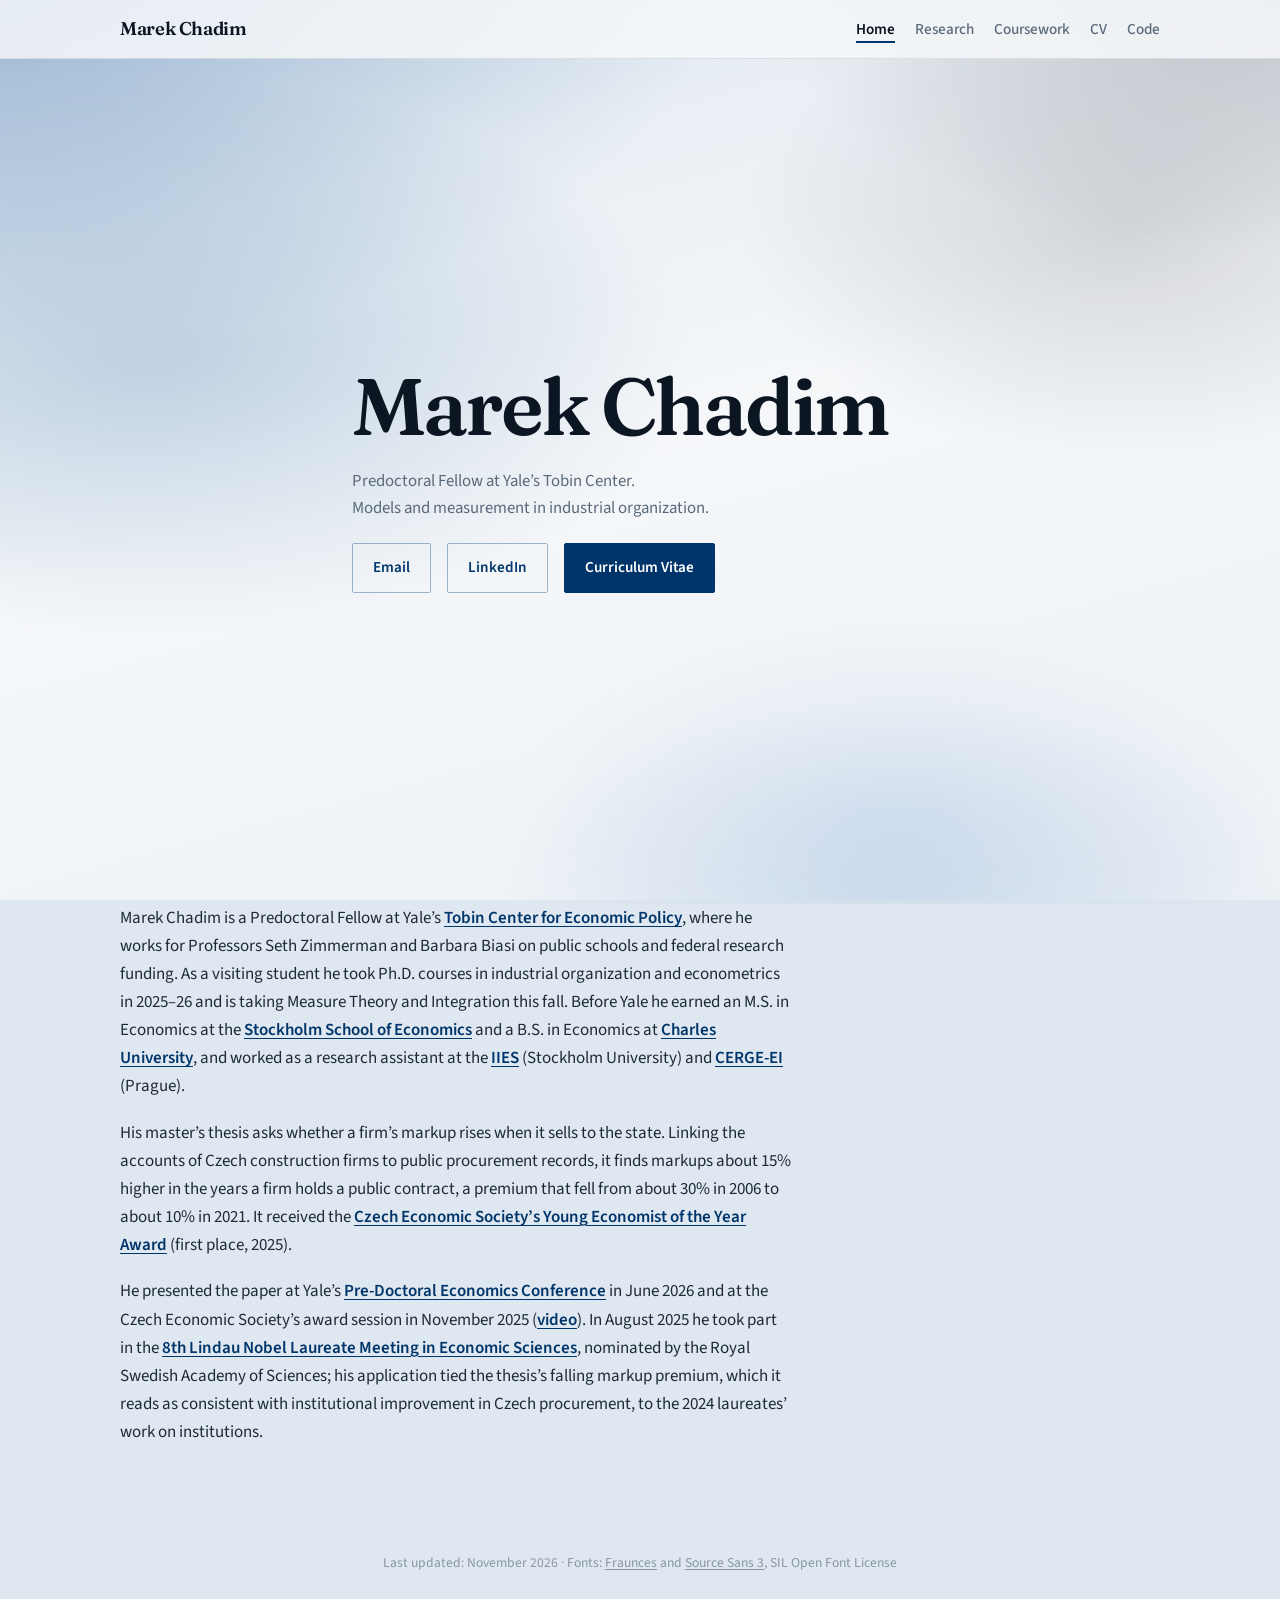
==== commit 52db66cb: "CV v62; research and coursework pages reworded; Lindau sentence" ====
--- a/index.html
+++ b/index.html
@@ -49,7 +49,7 @@
 
 				<p>His master&rsquo;s thesis asks whether a firm&rsquo;s markup rises when it sells to the state. Linking the accounts of Czech construction firms to public procurement records, it finds markups about 15% higher in the years a firm holds a public contract, a premium that fell from about 30% in 2006 to about 10% in 2021. It received the <a href="https://www.cse.cz/news/ceska-spolecnost-ekonomicka-udelila-cenu-mlady-ekonom-roku-2025">Czech Economic Society&rsquo;s Young Economist of the Year Award</a> (first place, 2025).</p>
 
-				<p>He presented the paper at Yale&rsquo;s <a href="https://tobin.yale.edu/events/2026/2026-pre-doctoral-economics-conference">Pre-Doctoral Economics Conference</a> in June 2026 and at the Czech Economic Society&rsquo;s award session in November 2025 (<a href="https://www.youtube.com/watch?v=u0sUwCbN1N8">video</a>), and took part in the <a href="https://mediatheque.lindau-nobel.org/meetings/2025-econ">8th Lindau Nobel Laureate Meeting in Economic Sciences</a> in August 2025, nominated by the Royal Swedish Academy of Sciences.</p>
+				<p>He presented the paper at Yale&rsquo;s <a href="https://tobin.yale.edu/events/2026/2026-pre-doctoral-economics-conference">Pre-Doctoral Economics Conference</a> in June 2026 and at the Czech Economic Society&rsquo;s award session in November 2025 (<a href="https://www.youtube.com/watch?v=u0sUwCbN1N8">video</a>). In August 2025 he took part in the <a href="https://mediatheque.lindau-nobel.org/meetings/2025-econ">8th Lindau Nobel Laureate Meeting in Economic Sciences</a>, nominated by the Royal Swedish Academy of Sciences; his application tied the thesis&rsquo;s falling markup premium, which it reads as consistent with institutional improvement in Czech procurement, to the 2024 laureates&rsquo; work on institutions.</p>
 			</article>
 		</div>
 	</main>
